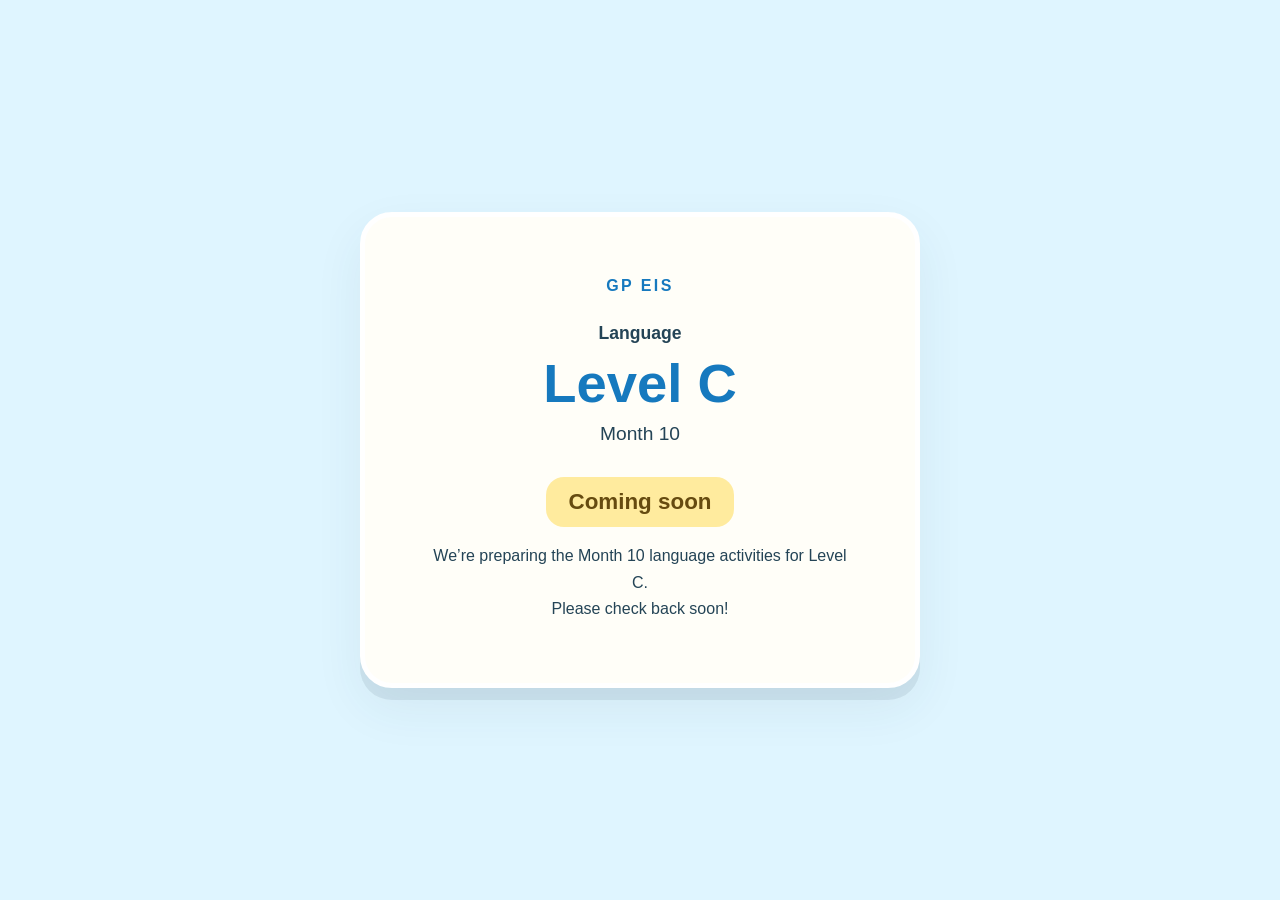
==== index.html @ 089eb356 "Reserve Month 10 Language Level C URL" ====
<!doctype html>
<html lang="en">
<head>
  <meta charset="utf-8">
  <meta name="viewport" content="width=device-width, initial-scale=1">
  <meta name="robots" content="noindex, nofollow">
  <meta name="theme-color" content="#dff5ff">
  <meta name="color-scheme" content="light">
  <title>GP Language · Level C · Month 10 — Coming soon</title>
  <style>
    *{box-sizing:border-box}
    body{margin:0;min-height:100svh;padding:28px 16px;display:grid;place-items:center;background:#dff5ff;color:#244456;font-family:ui-rounded,"Segoe UI",sans-serif;text-align:center}
    main{width:min(100%,560px);padding:clamp(30px,7vw,60px);border:5px solid white;border-radius:32px;background:#fffef8;box-shadow:0 12px 0 #24445618,0 20px 50px #24445612}
    .brand{margin:0 0 28px;font-weight:800;letter-spacing:.15em;color:#1679be}
    .category{margin:0;font-weight:700;font-size:1.1rem}
    h1{margin:8px 0;color:#1679be;font-size:clamp(2.4rem,9vw,3.4rem)}
    .month{margin:0;font-size:1.2rem}
    h2{display:inline-block;margin:32px 0 16px;padding:12px 22px;border-radius:18px;background:#ffeb9e;font-size:1.4rem;color:#664b10}
    .message{margin:0;line-height:1.65}
  </style>
</head>
<body data-gp-month10-reservation="Language-C-v1">
  <!-- gp-month10-holding-v1:Language:C -->
  <main>
    <p class="brand">GP EIS</p>
    <p class="category">Language</p>
    <h1>Level C</h1>
    <p class="month">Month 10</p>
    <h2>Coming soon</h2>
    <p class="message">We’re preparing the Month 10 language activities for Level C.<br>Please check back soon!</p>
  </main>
</body>
</html>
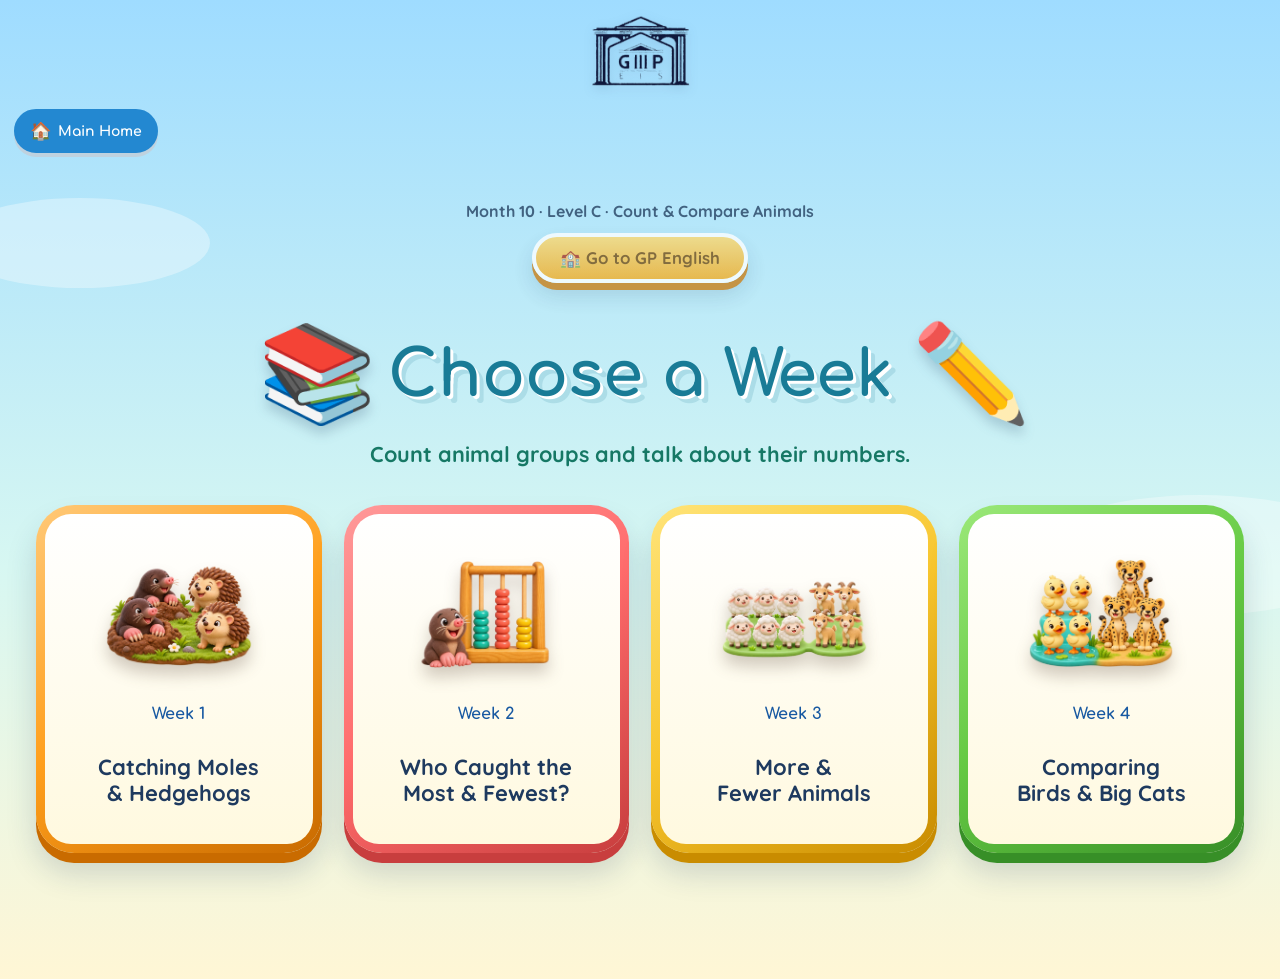
==== commit 845263aa: "Publish current Month 10 Level C Language website" ====
--- a/index.html
+++ b/index.html
@@ -1,33 +1 @@
-<!doctype html>
-<html lang="en">
-<head>
-  <meta charset="utf-8">
-  <meta name="viewport" content="width=device-width, initial-scale=1">
-  <meta name="robots" content="noindex, nofollow">
-  <meta name="theme-color" content="#dff5ff">
-  <meta name="color-scheme" content="light">
-  <title>GP Language · Level C · Month 10 — Coming soon</title>
-  <style>
-    *{box-sizing:border-box}
-    body{margin:0;min-height:100svh;padding:28px 16px;display:grid;place-items:center;background:#dff5ff;color:#244456;font-family:ui-rounded,"Segoe UI",sans-serif;text-align:center}
-    main{width:min(100%,560px);padding:clamp(30px,7vw,60px);border:5px solid white;border-radius:32px;background:#fffef8;box-shadow:0 12px 0 #24445618,0 20px 50px #24445612}
-    .brand{margin:0 0 28px;font-weight:800;letter-spacing:.15em;color:#1679be}
-    .category{margin:0;font-weight:700;font-size:1.1rem}
-    h1{margin:8px 0;color:#1679be;font-size:clamp(2.4rem,9vw,3.4rem)}
-    .month{margin:0;font-size:1.2rem}
-    h2{display:inline-block;margin:32px 0 16px;padding:12px 22px;border-radius:18px;background:#ffeb9e;font-size:1.4rem;color:#664b10}
-    .message{margin:0;line-height:1.65}
-  </style>
-</head>
-<body data-gp-month10-reservation="Language-C-v1">
-  <!-- gp-month10-holding-v1:Language:C -->
-  <main>
-    <p class="brand">GP EIS</p>
-    <p class="category">Language</p>
-    <h1>Level C</h1>
-    <p class="month">Month 10</p>
-    <h2>Coming soon</h2>
-    <p class="message">We’re preparing the Month 10 language activities for Level C.<br>Please check back soon!</p>
-  </main>
-</body>
-</html>
+<!doctype html><html lang="en"><head><meta charset="utf-8"><meta name="viewport" content="width=device-width,initial-scale=1"><title>GP English · Month 10 · Level C</title><meta http-equiv="refresh" content="0;url=apps/level-c/index.html"></head><body><script>location.replace('apps/level-c/index.html'+location.search+location.hash)</script><a href="apps/level-c/index.html">Open Month 10 Level C</a></body></html>
